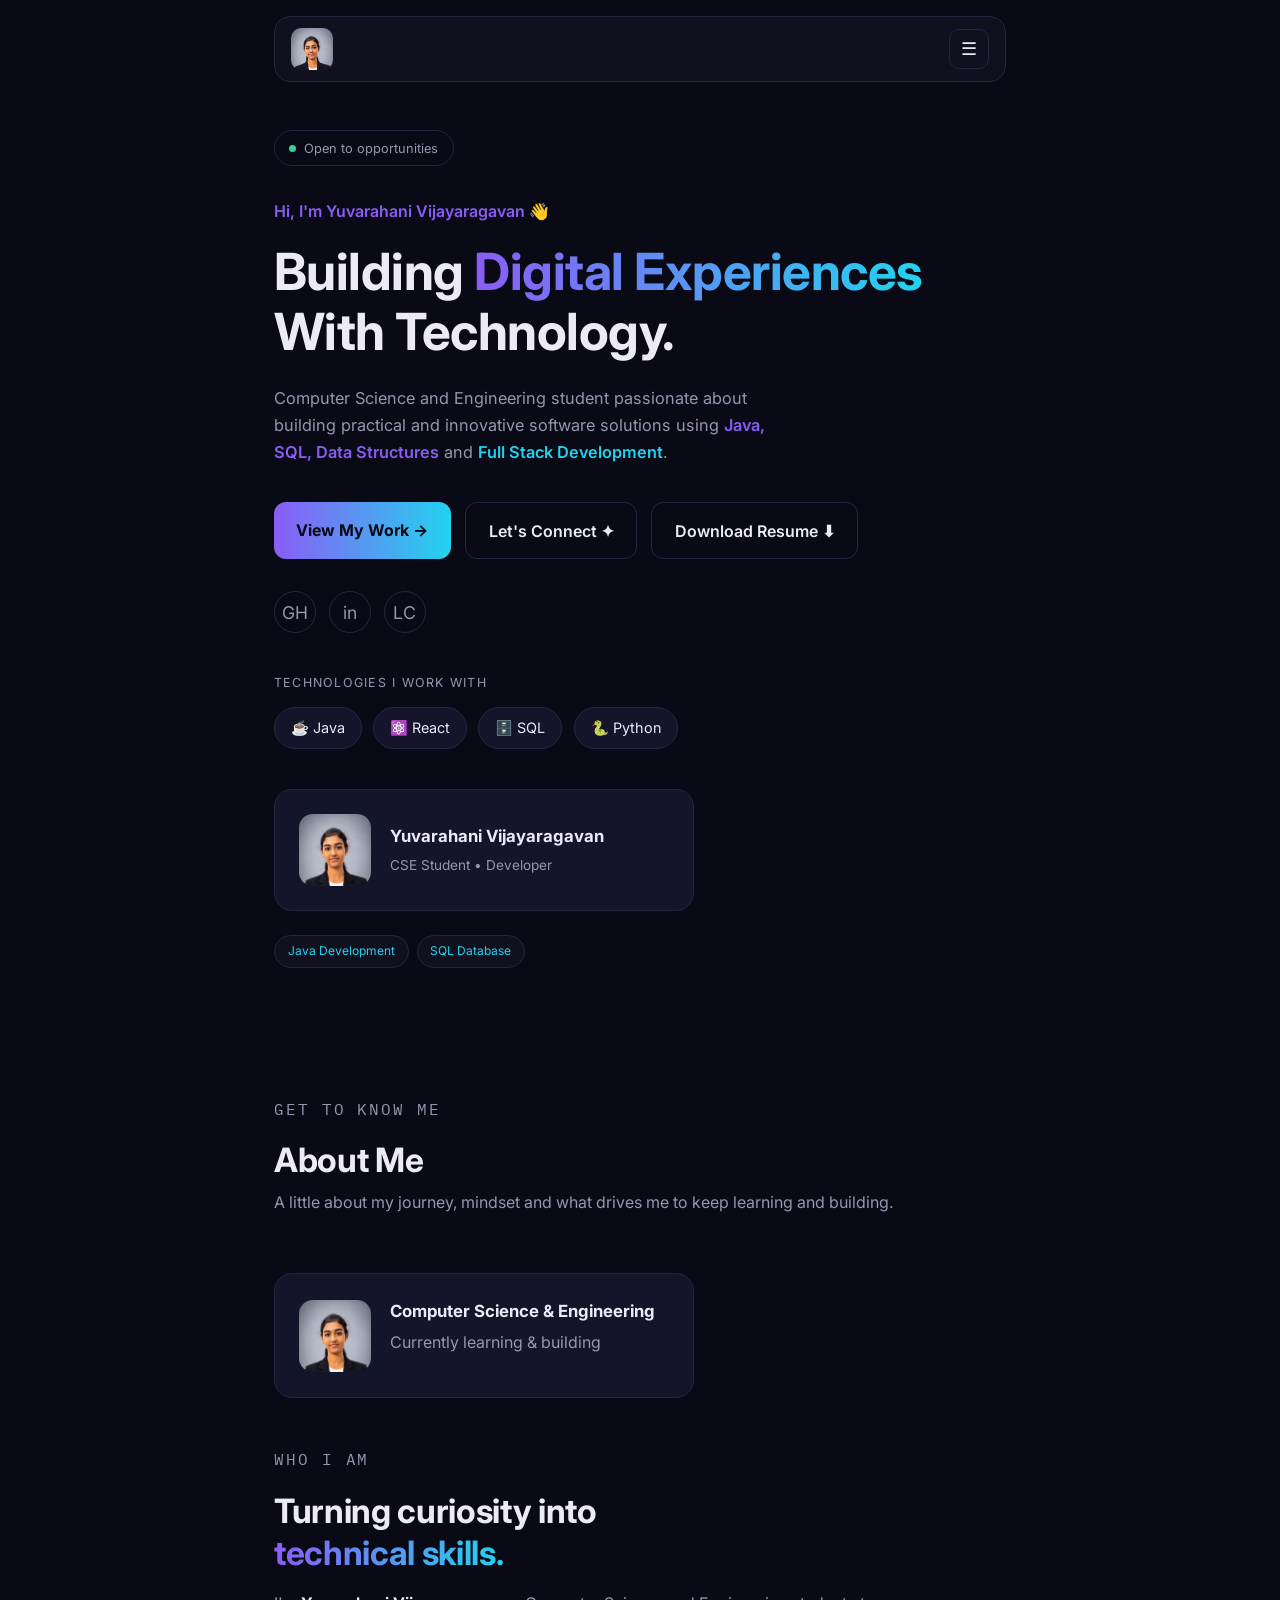
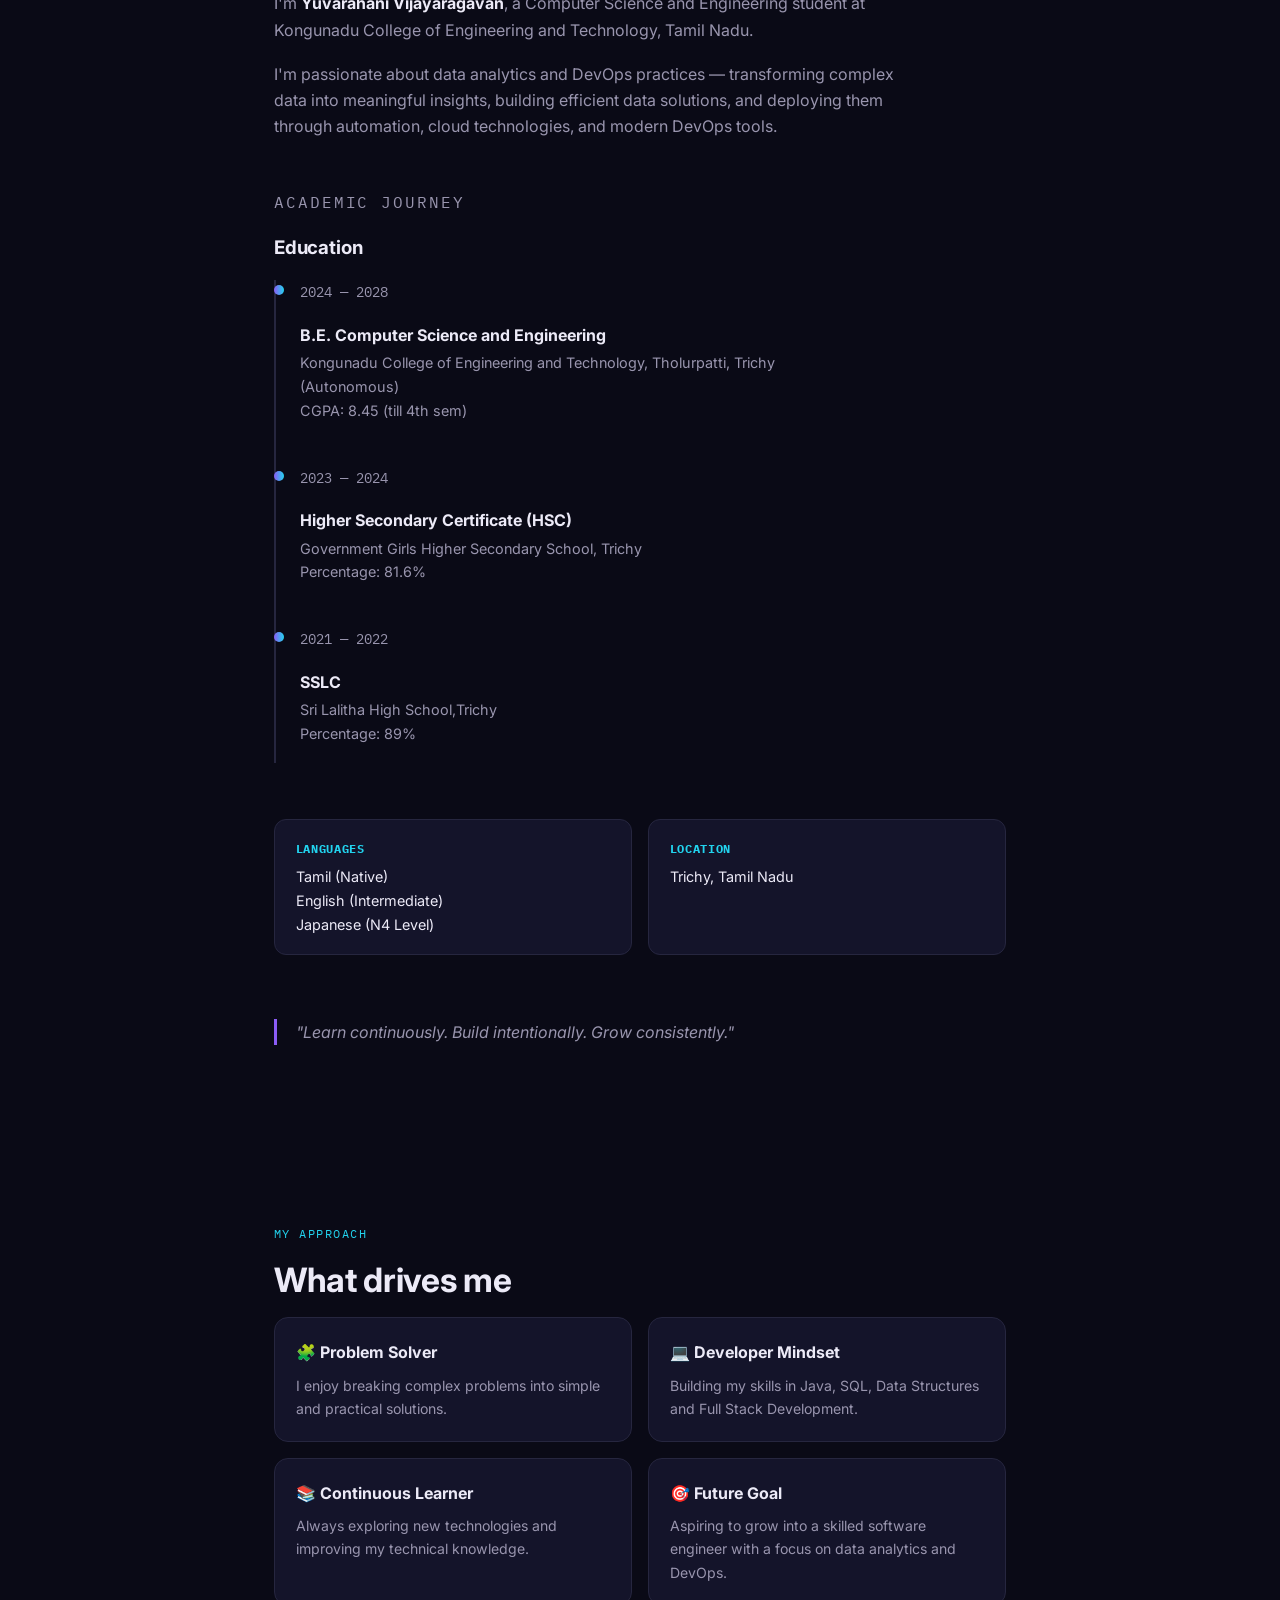
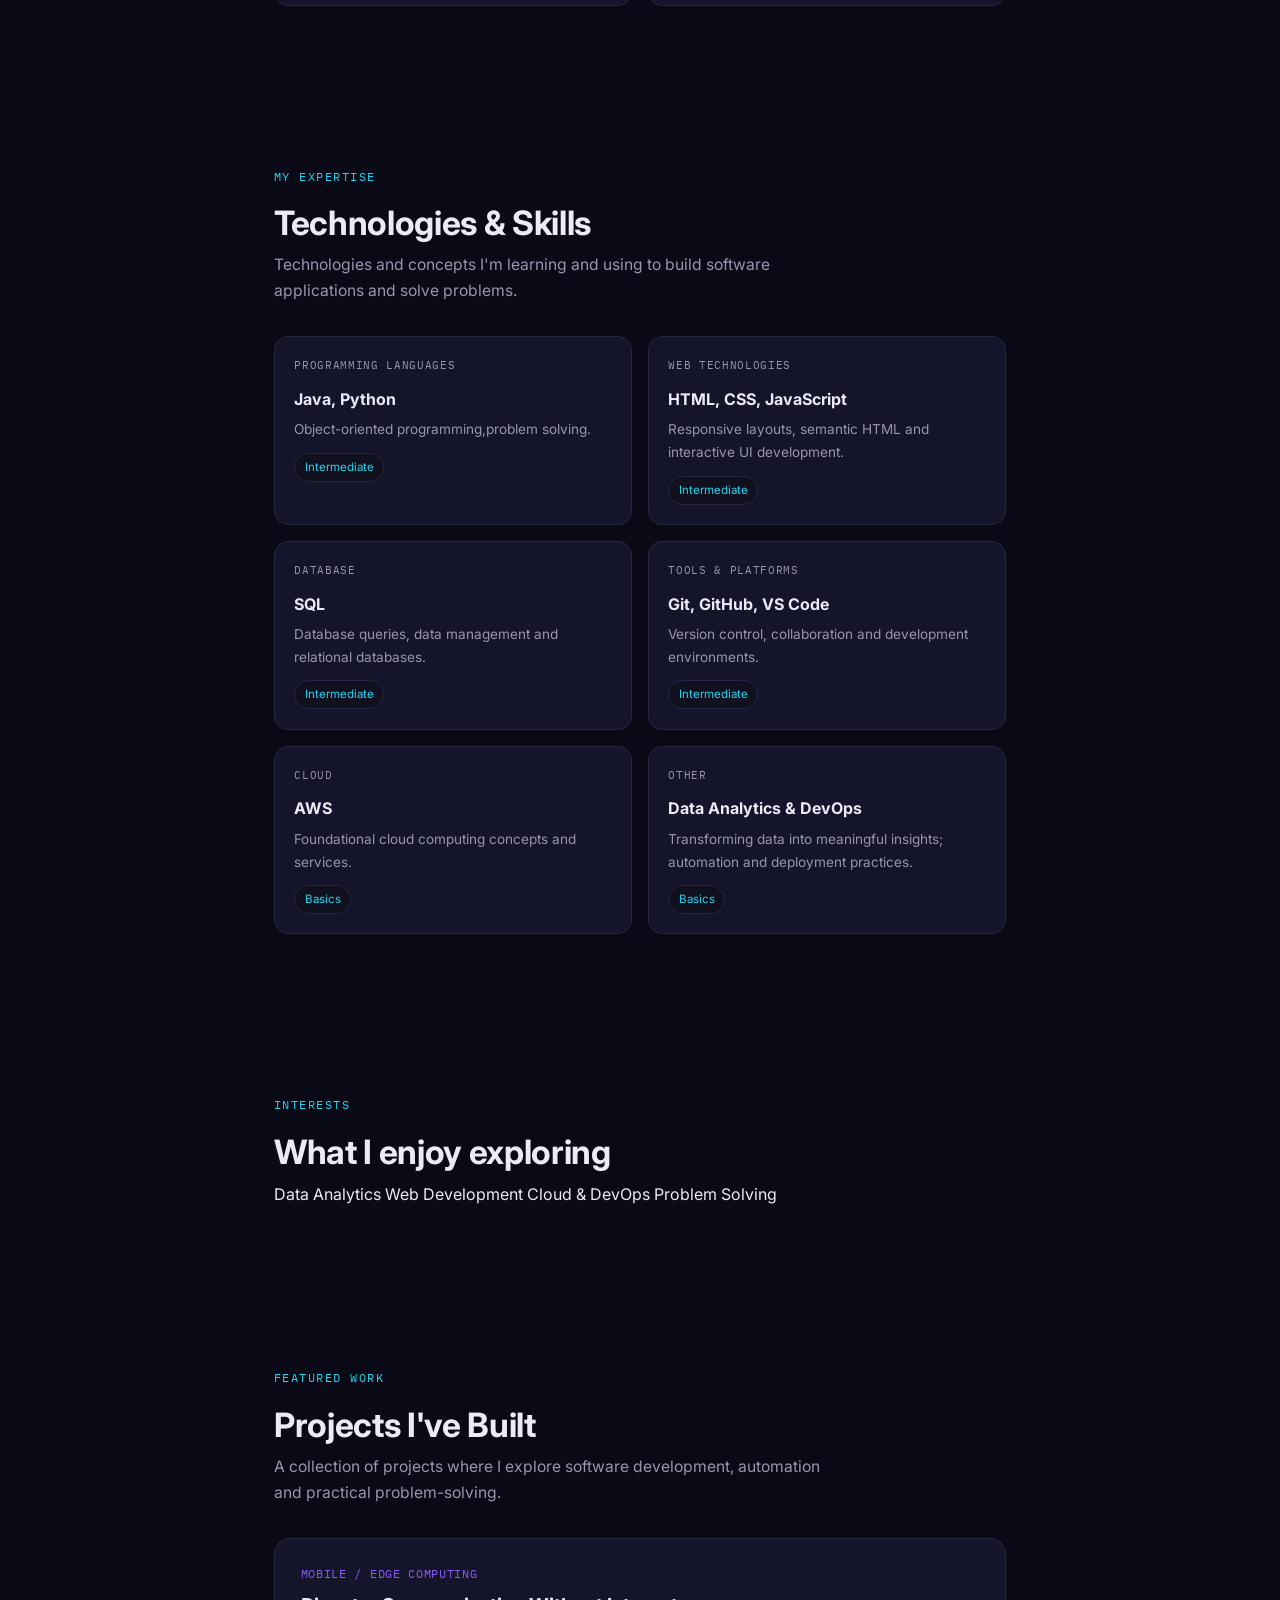
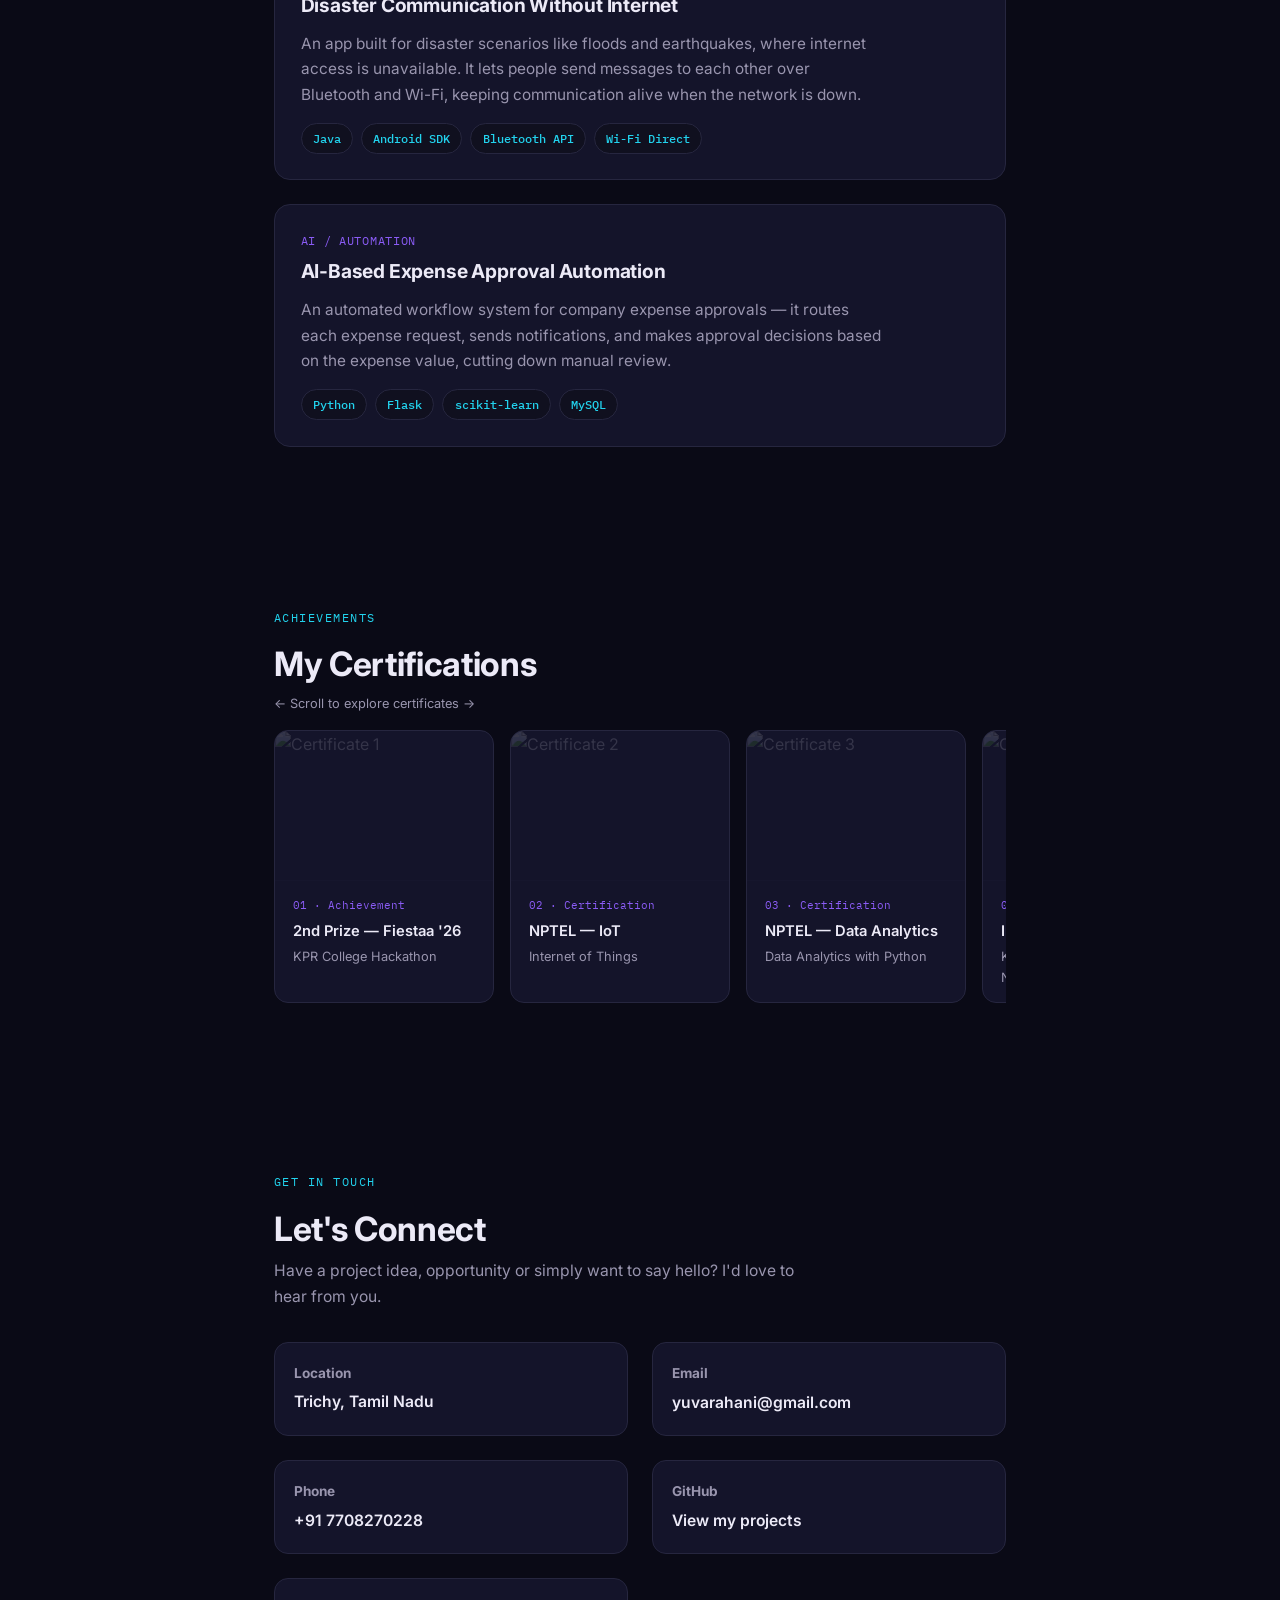
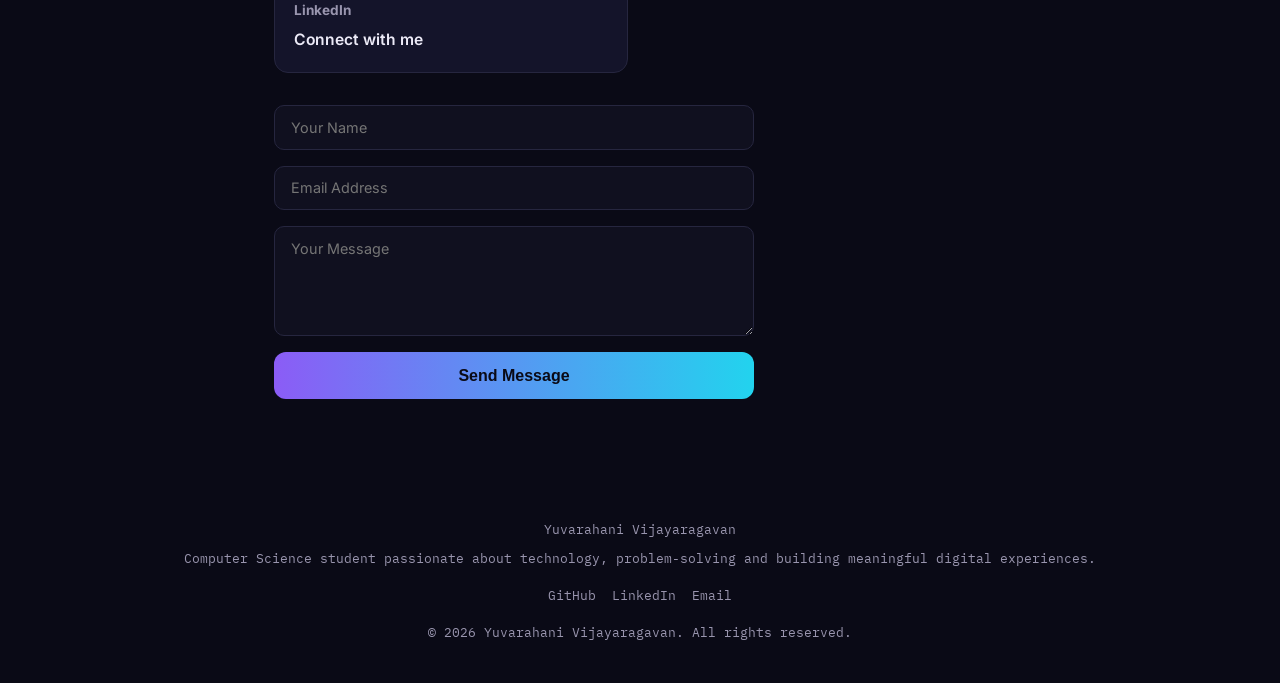
==== portfolio/index.html @ adcb5b3d "Initial commit - portfolio site" ====
<!DOCTYPE html>
<html lang="en">
<head>
<meta charset="UTF-8">
<meta name="viewport" content="width=device-width, initial-scale=1.0">
<title>Yuvarahani Vijayaragavan | Portfolio</title>
<link rel="stylesheet" href="style.css">
<link rel="preconnect" href="https://fonts.googleapis.com">
<link rel="preconnect" href="https://fonts.gstatic.com" crossorigin>
<link href="https://fonts.googleapis.com/css2?family=IBM+Plex+Mono:wght@400;500&family=Inter:wght@400;500;600;700&display=swap" rel="stylesheet">
</head>
<body>

<div class="topbar">
  <div class="topbar-inner">
    <div class="avatar">
      <img src="profile.jpg" alt="Yuvarahani Vijayaragavan" onerror="this.style.display='none'; this.parentElement.textContent='Y';">
    </div>
    <button class="menu-btn" onclick="document.getElementById('mainMenu').classList.toggle('open')">☰</button>
  </div>
  <nav id="mainMenu" class="menu">
    <a href="#home">Home</a>
    <a href="#about">About</a>
    <a href="#skills">Skills</a>
    <a href="#projects">Projects</a>
    <a href="#certs">Certifications</a>
    <a href="#contact">Contact</a>
    <a href="resume.pdf" download>Download Resume</a>
    <a href="https://github.com/yuvarahani228" target="_blank">GitHub</a>
    <a href="https://linkedin.com/in/Yuvarahani-Vijayaragavan" target="_blank">LinkedIn</a>
  </nav>
</div>

<main>

  <section id="home" class="hero">
    <div class="badge"><span class="dot"></span> Open to opportunities</div>
    <p class="hero-greet">Hi, I'm Yuvarahani Vijayaragavan 👋</p>
    <h1>Building <span class="accent">Digital Experiences</span> With Technology.</h1>
    <p class="hero-sub">Computer Science and Engineering student passionate about building practical and innovative software solutions using <span class="hl-purple">Java, SQL, Data Structures</span> and <span class="hl-cyan">Full Stack Development</span>.</p>
    <div class="hero-links">
      <a class="btn-primary" href="#projects">View My Work →</a>
      <a class="btn-ghost" href="#contact">Let's Connect ✦</a>
      <a class="btn-ghost" href="resume.pdf" download>Download Resume ⬇</a>
    </div>
    <div class="hero-socials">
      <a href="https://github.com/yuvarahani228" target="_blank" title="GitHub">GH</a>
      <a href="https://linkedin.com/in/Yuvarahani-Vijayaragavan" target="_blank" title="LinkedIn">in</a>
      <a href="https://leetcode.com/u/yuvarahani/" target="_blank" title="LeetCode">LC</a>
    </div>

    <div class="tech-row">
      <p>Technologies I work with</p>
      <div class="tech-pills">
        <span class="tech-pill">☕ Java</span>
        <span class="tech-pill">⚛️ React</span>
        <span class="tech-pill">🗄️ SQL</span>
        <span class="tech-pill">🐍 Python</span>
      </div>
    </div>

    <div class="profile-card">
      <img src="profile.jpg" alt="Yuvarahani Vijayaragavan" onerror="this.src=''; this.style.background='linear-gradient(90deg,#8b5cf6,#22d3ee)';">
      <div>
        <h4>Yuvarahani Vijayaragavan</h4>
        <p>CSE Student • Developer</p>
      </div>
    </div>
    <div class="floating-tags">
      <span>Java Development</span>
      <span>SQL Database</span>
    </div>
  </section>

  <section id="about" class="about">
    <p class="label">Get To Know Me</p>
    <h2 class="section-title">About Me</h2>
    <p class="section-kicker">A little about my journey, mindset and what drives me to keep learning and building.</p>

    <div class="about-layout">
      <div class="profile-card">
        <img src="profile.jpg" alt="Yuvarahani Vijayaragavan" onerror="this.src=''; this.style.background='linear-gradient(90deg,#8b5cf6,#22d3ee)';">
        <div>
          <h4>Computer Science &amp; Engineering</h4>
          <p>Currently learning &amp; building</p>
        </div>
      </div>

      <div>
        <p class="label" style="margin-top:1rem;">Who I Am</p>
        <h2 class="section-title" style="margin-bottom:1rem;">Turning curiosity into<br><span class="accent">technical skills.</span></h2>
        <p>I'm <b>Yuvarahani Vijayaragavan</b>, a Computer Science and Engineering student at Kongunadu College of Engineering and Technology, Tamil Nadu.</p>
        <p>I'm passionate about <span class="hl-purple">data analytics and DevOps practices</span> — <span class="hl-cyan">transforming complex data into meaningful insights</span>, building efficient data solutions, and deploying them through automation, cloud technologies, and modern DevOps tools.</p>
      </div>

      <div>
        <p class="label">Academic Journey</p>
        <h3 style="margin-bottom:1rem;">Education</h3>
        <div class="timeline">
          <div class="timeline-item">
            <p class="timeline-year">2024 — 2028</p>
            <h4>B.E. Computer Science and Engineering</h4>
            <p>Kongunadu College of Engineering and Technology, Tholurpatti, Trichy (Autonomous)<br>CGPA: 8.45 (till 4th sem)</p>
          </div>
          <div class="timeline-item">
            <p class="timeline-year">2023 — 2024</p>
            <h4>Higher Secondary Certificate (HSC)</h4>
            <p>Government Girls Higher Secondary School, Trichy<br>Percentage: 81.6%</p>
          </div>
          <div class="timeline-item">
            <p class="timeline-year">2021 — 2022</p>
            <h4>SSLC</h4>
            <p>Sri Lalitha High School,Trichy<br>Percentage: 89%</p>
          </div>
        </div>
      </div>

      <div class="about-facts">
        <div>
          <h4>Languages</h4>
          <p>Tamil (Native)<br>English (Intermediate)<br>Japanese (N4 Level)</p>
        </div>
        <div>
          <h4>Location</h4>
          <p>Trichy, Tamil Nadu</p>
        </div>
      </div>

      <p class="quote">"Learn continuously. Build intentionally. Grow consistently."</p>
    </div>
  </section>

  <section class="drives">
    <p class="label">My Approach</p>
    <h2 class="section-title">What drives me</h2>
    <div class="drives-grid">
      <div class="drive-card">
        <h4>🧩 Problem Solver</h4>
        <p>I enjoy breaking complex problems into simple and practical solutions.</p>
      </div>
      <div class="drive-card">
        <h4>💻 Developer Mindset</h4>
        <p>Building my skills in Java, SQL, Data Structures and Full Stack Development.</p>
      </div>
      <div class="drive-card">
        <h4>📚 Continuous Learner</h4>
        <p>Always exploring new technologies and improving my technical knowledge.</p>
      </div>
      <div class="drive-card">
        <h4>🎯 Future Goal</h4>
        <p>Aspiring to grow into a skilled software engineer with a focus on data analytics and DevOps.</p>
      </div>
    </div>
  </section>

  <section id="skills" class="skills">
    <p class="label">My Expertise</p>
    <h2 class="section-title">Technologies &amp; Skills</h2>
    <p class="section-kicker">Technologies and concepts I'm learning and using to build software applications and solve problems.</p>
    <div class="skills-grid">
      <div class="skill-card">
        <p class="cat">Programming Languages</p>
        <h4>Java, Python</h4>
        <p>Object-oriented programming,problem solving.</p>
        <span class="level-tag">Intermediate</span>
      </div>
      <div class="skill-card">
        <p class="cat">Web Technologies</p>
        <h4>HTML, CSS, JavaScript</h4>
        <p>Responsive layouts, semantic HTML and interactive UI development.</p>
        <span class="level-tag">Intermediate</span>
      </div>
      <div class="skill-card">
        <p class="cat">Database</p>
        <h4>SQL</h4>
        <p>Database queries, data management and relational databases.</p>
        <span class="level-tag">Intermediate</span>
      </div>
      <div class="skill-card">
        <p class="cat">Tools &amp; Platforms</p>
        <h4>Git, GitHub, VS Code</h4>
        <p>Version control, collaboration and development environments.</p>
        <span class="level-tag">Intermediate</span>
      </div>
      <div class="skill-card">
        <p class="cat">Cloud</p>
        <h4>AWS</h4>
        <p>Foundational cloud computing concepts and services.</p>
        <span class="level-tag">Basics</span>
      </div>
      <div class="skill-card">
        <p class="cat">Other</p>
        <h4>Data Analytics &amp; DevOps</h4>
        <p>Transforming data into meaningful insights; automation and deployment practices.</p>
        <span class="level-tag">Basics</span>
      </div>
    </div>
  </section>

  <section class="interests">
    <p class="label">Interests</p>
    <h2 class="section-title">What I enjoy exploring</h2>
    <div class="pills">
      <span class="pill">Data Analytics</span>
      <span class="pill">Web Development</span>
      <span class="pill">Cloud &amp; DevOps</span>
      <span class="pill">Problem Solving</span>
    </div>
  </section>

  <section id="projects" class="work">
    <p class="label">Featured Work</p>
    <h2 class="section-title">Projects I've Built</h2>
    <p class="section-kicker">A collection of projects where I explore software development, automation and practical problem-solving.</p>
    <div class="project-list">

      <article class="project">
        <p class="cat">Mobile / Edge Computing</p>
        <h3>Disaster Communication Without Internet</h3>
        <p>An app built for disaster scenarios like floods and earthquakes, where internet access is unavailable. It lets people send messages to each other over Bluetooth and Wi-Fi, keeping communication alive when the network is down.</p>
        <ul class="tags">
          <li>Java</li><li>Android SDK</li><li>Bluetooth API</li><li>Wi-Fi Direct</li>
        </ul>
      </article>

      <article class="project">
        <p class="cat">AI / Automation</p>
        <h3>AI-Based Expense Approval Automation</h3>
        <p>An automated workflow system for company expense approvals — it routes each expense request, sends notifications, and makes approval decisions based on the expense value, cutting down manual review.</p>
        <ul class="tags">
          <li>Python</li><li>Flask</li><li>scikit-learn</li><li>MySQL</li>
        </ul>
      </article>

    </div>
  </section>

  <section id="certs" class="certs">
    <p class="label">Achievements</p>
    <h2 class="section-title">My Certifications</h2>
    <p class="certs-scroll-hint">← Scroll to explore certificates →</p>
    <div class="certs-scroll" id="certsScroll"></div>
  </section>

  <section id="contact" class="contact">
    <p class="label">Get In Touch</p>
    <h2 class="section-title">Let's Connect</h2>
    <p class="section-kicker">Have a project idea, opportunity or simply want to say hello? I'd love to hear from you.</p>

    <div class="contact-grid">
      <div class="contact-card">
        <h4>Location</h4>
        <p>Trichy, Tamil Nadu</p>
      </div>
      <div class="contact-card">
        <h4>Email</h4>
        <a href="mailto:yuvarahani@gmail.com">yuvarahani@gmail.com</a>
      </div>
      <div class="contact-card">
        <h4>Phone</h4>
        <a href="tel:+917708270228">+91 7708270228</a>
      </div>
      <div class="contact-card">
        <h4>GitHub</h4>
        <a href="https://github.com/yuvarahani228" target="_blank">View my projects</a>
      </div>
      <div class="contact-card">
        <h4>LinkedIn</h4>
        <a href="https://linkedin.com/in/Yuvarahani-Vijayaragavan" target="_blank">Connect with me</a>
      </div>
    </div>

    <form class="contact-form" id="contactForm">
      <input type="text" id="cf-name" placeholder="Your Name" required>
      <input type="email" id="cf-email" placeholder="Email Address" required>
      <textarea id="cf-message" placeholder="Your Message" required></textarea>
      <button type="submit" class="btn-primary">Send Message</button>
    </form>
  </section>

</main>

<footer>
  <p>Yuvarahani Vijayaragavan</p>
  <p style="margin-top:0.5rem;">Computer Science student passionate about technology, problem-solving and building meaningful digital experiences.</p>
  <div class="foot-socials">
    <a href="https://github.com/yuvarahani228" target="_blank">GitHub</a>
    <a href="https://linkedin.com/in/Yuvarahani-Vijayaragavan" target="_blank">LinkedIn</a>
    <a href="mailto:yuvarahani@gmail.com">Email</a>
  </div>
  <p>© <span id="year"></span> Yuvarahani Vijayaragavan. All rights reserved.</p>
</footer>

<script src="script.js"></script>
</body>
</html>
---- portfolio/style.css ----
:root {
  --bg: #0a0a16;
  --bg-soft: #10101f;
  --panel: #14142699;
  --panel-solid: #14142a;
  --border: #26263f;
  --text: #eceaf7;
  --muted: #9995ae;
  --purple: #8b5cf6;
  --cyan: #22d3ee;
  --green: #34d399;
  --gradient: linear-gradient(90deg, var(--purple), var(--cyan));

  --font-body: 'Inter', -apple-system, sans-serif;
  --font-mono: 'IBM Plex Mono', monospace;

  --fs-h1: clamp(2.1rem, 6vw, 3.2rem);
  --fs-h2: clamp(1.6rem, 4vw, 2.1rem);
  --fs-h3: 1.2rem;
  --fs-body: 1rem;
  --fs-small: 0.9rem;
}

* { box-sizing: border-box; margin: 0; padding: 0; }

body {
  font-family: var(--font-body);
  font-size: var(--fs-body);
  background: var(--bg);
  color: var(--text);
  line-height: 1.65;
}

a { color: inherit; text-decoration: none; }
img { max-width: 100%; display: block; }

h1, h2, h3 { font-weight: 700; letter-spacing: -0.01em; }

section { padding: 5rem 1.5rem; max-width: 780px; margin: 0 auto; }

.accent { background: var(--gradient); -webkit-background-clip: text; background-clip: text; color: transparent; }

/* Top bar */
.topbar { position: sticky; top: 1rem; z-index: 20; max-width: 780px; margin: 1rem auto 0; padding: 0 1.5rem; }
.topbar-inner {
  display: flex; align-items: center; justify-content: space-between;
  background: var(--panel); backdrop-filter: blur(10px);
  border: 1px solid var(--border); border-radius: 16px;
  padding: 0.7rem 1rem;
}
.avatar {
  width: 42px; height: 42px; border-radius: 10px;
  background: var(--gradient);
  display: flex; align-items: center; justify-content: center;
  font-weight: 700; color: #fff; overflow: hidden;
}
.avatar img { width: 100%; height: 100%; object-fit: cover; }
.menu-btn { width: 40px; height: 40px; border-radius: 10px; border: 1px solid var(--border); background: transparent; color: var(--text); font-size: 1.1rem; cursor: pointer; }
.menu { display: none; flex-direction: column; gap: 0.25rem; background: var(--panel-solid); border: 1px solid var(--border); border-radius: 12px; margin-top: 0.5rem; padding: 0.5rem; }
.menu.open { display: flex; }
.menu a { padding: 0.6rem 0.8rem; border-radius: 8px; font-size: var(--fs-small); color: var(--muted); }
.menu a:hover { background: var(--bg-soft); color: var(--text); }

/* Hero */
.hero { padding-top: 3rem; padding-bottom: 3rem; }
.badge { display: inline-flex; align-items: center; gap: 0.5rem; border: 1px solid var(--border); border-radius: 999px; padding: 0.4rem 0.9rem; font-size: 0.8rem; color: var(--muted); margin-bottom: 2rem; }
.badge .dot { width: 7px; height: 7px; border-radius: 50%; background: var(--green); }
.hero-greet { color: var(--purple); font-weight: 600; margin-bottom: 1rem; font-size: var(--fs-body); }
.hero h1 { font-size: var(--fs-h1); line-height: 1.18; }
.hero-sub { margin-top: 1.5rem; max-width: 52ch; color: var(--muted); font-size: 1.02rem; }
.hero-sub .hl-purple { color: var(--purple); font-weight: 600; }
.hero-sub .hl-cyan { color: var(--cyan); font-weight: 600; }
.hero-links { margin-top: 2.25rem; display: flex; flex-wrap: wrap; gap: 0.9rem; }
.btn-primary { background: var(--gradient); color: #0a0a16; font-weight: 700; padding: 0.9rem 1.4rem; border-radius: 12px; text-align: center; font-size: var(--fs-body); }
.btn-ghost { border: 1px solid var(--border); color: var(--text); font-weight: 600; padding: 0.9rem 1.4rem; border-radius: 12px; text-align: center; font-size: var(--fs-body); }
.btn-ghost:hover { border-color: var(--purple); }
.hero-socials { margin-top: 2rem; display: flex; gap: 0.8rem; }
.hero-socials a { width: 42px; height: 42px; border-radius: 50%; border: 1px solid var(--border); display: flex; align-items: center; justify-content: center; color: var(--muted); font-size: 1.1rem; }
.hero-socials a:hover { color: var(--text); border-color: var(--purple); }

/* Tech row */
.tech-row { margin-top: 2.5rem; }
.tech-row p { font-size: 0.78rem; color: var(--muted); text-transform: uppercase; letter-spacing: 0.1em; margin-bottom: 0.8rem; }
.tech-pills { display: flex; flex-wrap: wrap; gap: 0.7rem; }
.tech-pill { background: var(--panel-solid); border: 1px solid var(--border); border-radius: 999px; padding: 0.5rem 1rem; font-size: var(--fs-small); }

/* Profile card (hero + about) */
.profile-card {
  margin-top: 2.5rem; background: var(--panel-solid); border: 1px solid var(--border);
  border-radius: 18px; padding: 1.5rem; display: flex; align-items: center; gap: 1.2rem;
  max-width: 420px;
}
.profile-card img { width: 72px; height: 72px; border-radius: 14px; object-fit: cover; background: var(--gradient); }
.profile-card h4 { font-size: 1.05rem; }
.profile-card p { color: var(--muted); font-size: 0.85rem; margin-top: 0.2rem; }
.floating-tags { display: flex; flex-wrap: wrap; gap: 0.5rem; margin-top: 1.5rem; }
.floating-tags span { background: var(--bg-soft); border: 1px solid var(--border); border-radius: 999px; padding: 0.35rem 0.8rem; font-size: 0.75rem; color: var(--cyan); }

/* Section labels */
.label { font-family: var(--font-mono); font-size: 0.78rem; color: var(--cyan); text-transform: uppercase; letter-spacing: 0.12em; margin-bottom: 1rem; }
.section-kicker { color: var(--muted); max-width: 55ch; margin-bottom: 2rem; font-size: 0.98rem; }
h2.section-title { font-size: var(--fs-h2); margin-bottom: 0.5rem; line-height: 1.25; }

/* About */
.about-layout { display: flex; flex-direction: column; gap: 2rem; }
.about p { color: var(--muted); max-width: 62ch; margin-bottom: 1.1rem; font-size: 1rem; }
.about p b { color: var(--text); }
.about-facts { display: grid; grid-template-columns: repeat(2, 1fr); gap: 1rem; margin-top: 1.5rem; }
.about-facts > div { background: var(--panel-solid); border: 1px solid var(--border); border-radius: 12px; padding: 1.1rem 1.3rem; }
.about-facts h4 { font-family: var(--font-mono); font-size: 0.78rem; color: var(--cyan); margin-bottom: 0.4rem; text-transform: uppercase; letter-spacing: 0.05em; }
.about-facts p { color: var(--text); font-size: var(--fs-small); margin: 0; }

/* Timeline */
.timeline { margin-top: 1rem; border-left: 2px solid var(--border); padding-left: 1.5rem; display: flex; flex-direction: column; gap: 1.6rem; }
.timeline-item { position: relative; }
.timeline-item::before { content: ""; position: absolute; left: -1.63rem; top: 0.3rem; width: 10px; height: 10px; border-radius: 50%; background: var(--gradient); }
.timeline-year { font-family: var(--font-mono); font-size: 0.78rem; color: var(--purple); margin-bottom: 0.3rem; }
.timeline-item h4 { font-size: 1rem; margin-bottom: 0.2rem; }
.timeline-item p { color: var(--muted); font-size: 0.9rem; }

/* Drives cards */
.drives-grid { display: grid; grid-template-columns: repeat(2, 1fr); gap: 1rem; margin-top: 1rem; }
.drive-card { background: var(--panel-solid); border: 1px solid var(--border); border-radius: 14px; padding: 1.3rem; }
.drive-card h4 { font-size: 1rem; margin-bottom: 0.5rem; }
.drive-card p { color: var(--muted); font-size: 0.88rem; }

/* Quote */
.quote { margin-top: 2rem; border-left: 3px solid var(--purple); padding-left: 1.2rem; color: var(--text); font-style: italic; font-size: 1.02rem; }

/* Skills grid */
.skills-grid { display: grid; grid-template-columns: repeat(2, 1fr); gap: 1rem; }
.skill-card { background: var(--panel-solid); border: 1px solid var(--border); border-radius: 14px; padding: 1.2rem; }
.skill-card .cat { font-family: var(--font-mono); font-size: 0.7rem; color: var(--muted); text-transform: uppercase; letter-spacing: 0.06em; }
.skill-card h4 { font-size: 1rem; margin: 0.4rem 0; }
.skill-card p { color: var(--muted); font-size: 0.85rem; margin-bottom: 0.7rem; }
.level-tag { display: inline-block; font-size: 0.72rem; padding: 0.25rem 0.6rem; border-radius: 999px; background: var(--bg-soft); border: 1px solid var(--border); color: var(--cyan); }

/* Projects */
.project-list { display: flex; flex-direction: column; gap: 1.5rem; }
.project { background: var(--panel-solid); border: 1px solid var(--border); border-radius: 16px; padding: 1.6rem; }
.project .cat { font-family: var(--font-mono); font-size: 0.72rem; color: var(--purple); text-transform: uppercase; letter-spacing: 0.06em; }
.project h3 { font-size: var(--fs-h3); margin: 0.4rem 0 0.6rem; }
.project p { color: var(--muted); max-width: 58ch; font-size: 0.96rem; }
.tags { list-style: none; display: flex; gap: 0.5rem; margin-top: 1rem; flex-wrap: wrap; }
.tags li { font-family: var(--font-mono); font-size: 0.72rem; font-weight: 500; padding: 0.3rem 0.7rem; border-radius: 999px; background: var(--bg-soft); border: 1px solid var(--border); color: var(--cyan); }
.project-links { margin-top: 1rem; }
.project-links a { font-size: var(--fs-small); color: var(--purple); font-weight: 600; }

/* Certificates - horizontal scroll */
.certs-scroll-hint { font-size: 0.8rem; color: var(--muted); margin-bottom: 1rem; }
.certs-scroll { display: flex; gap: 1rem; overflow-x: auto; padding-bottom: 0.5rem; scrollbar-width: thin; }
.cert-card { flex: 0 0 220px; background: var(--panel-solid); border: 1px solid var(--border); border-radius: 14px; overflow: hidden; }
.cert-card img { width: 100%; height: 150px; object-fit: cover; border-bottom: 1px solid var(--border); }
.cert-card-body { padding: 0.9rem 1.1rem; }
.cert-card-body .num { font-family: var(--font-mono); font-size: 0.7rem; color: var(--purple); }
.cert-card-body h4 { font-size: 0.92rem; font-weight: 600; margin: 0.3rem 0 0.15rem; }
.cert-card-body p { font-size: 0.8rem; color: var(--muted); }

/* Contact */
.contact-grid { display: grid; grid-template-columns: 1fr 1fr; gap: 1.5rem; margin-top: 1.5rem; }
.contact-card { background: var(--panel-solid); border: 1px solid var(--border); border-radius: 14px; padding: 1.2rem; }
.contact-card h4 { font-size: 0.85rem; color: var(--muted); margin-bottom: 0.3rem; }
.contact-card p, .contact-card a { font-size: 0.98rem; font-weight: 600; }
.contact-form { margin-top: 2rem; display: flex; flex-direction: column; gap: 1rem; max-width: 480px; }
.contact-form input, .contact-form textarea {
  background: var(--bg-soft); border: 1px solid var(--border); border-radius: 10px;
  padding: 0.8rem 1rem; color: var(--text); font-family: var(--font-body); font-size: var(--fs-small);
}
.contact-form textarea { min-height: 110px; resize: vertical; }
.contact-form button { border: none; cursor: pointer; }

footer { text-align: center; padding: 2.5rem 1.5rem; color: var(--muted); font-size: 0.8rem; font-family: var(--font-mono); }
footer .foot-socials { display: flex; justify-content: center; gap: 1rem; margin: 1rem 0; }

@media (max-width: 600px) {
  .about-facts, .drives-grid, .skills-grid, .contact-grid { grid-template-columns: 1fr; }
  .profile-card { flex-direction: column; text-align: center; }
}
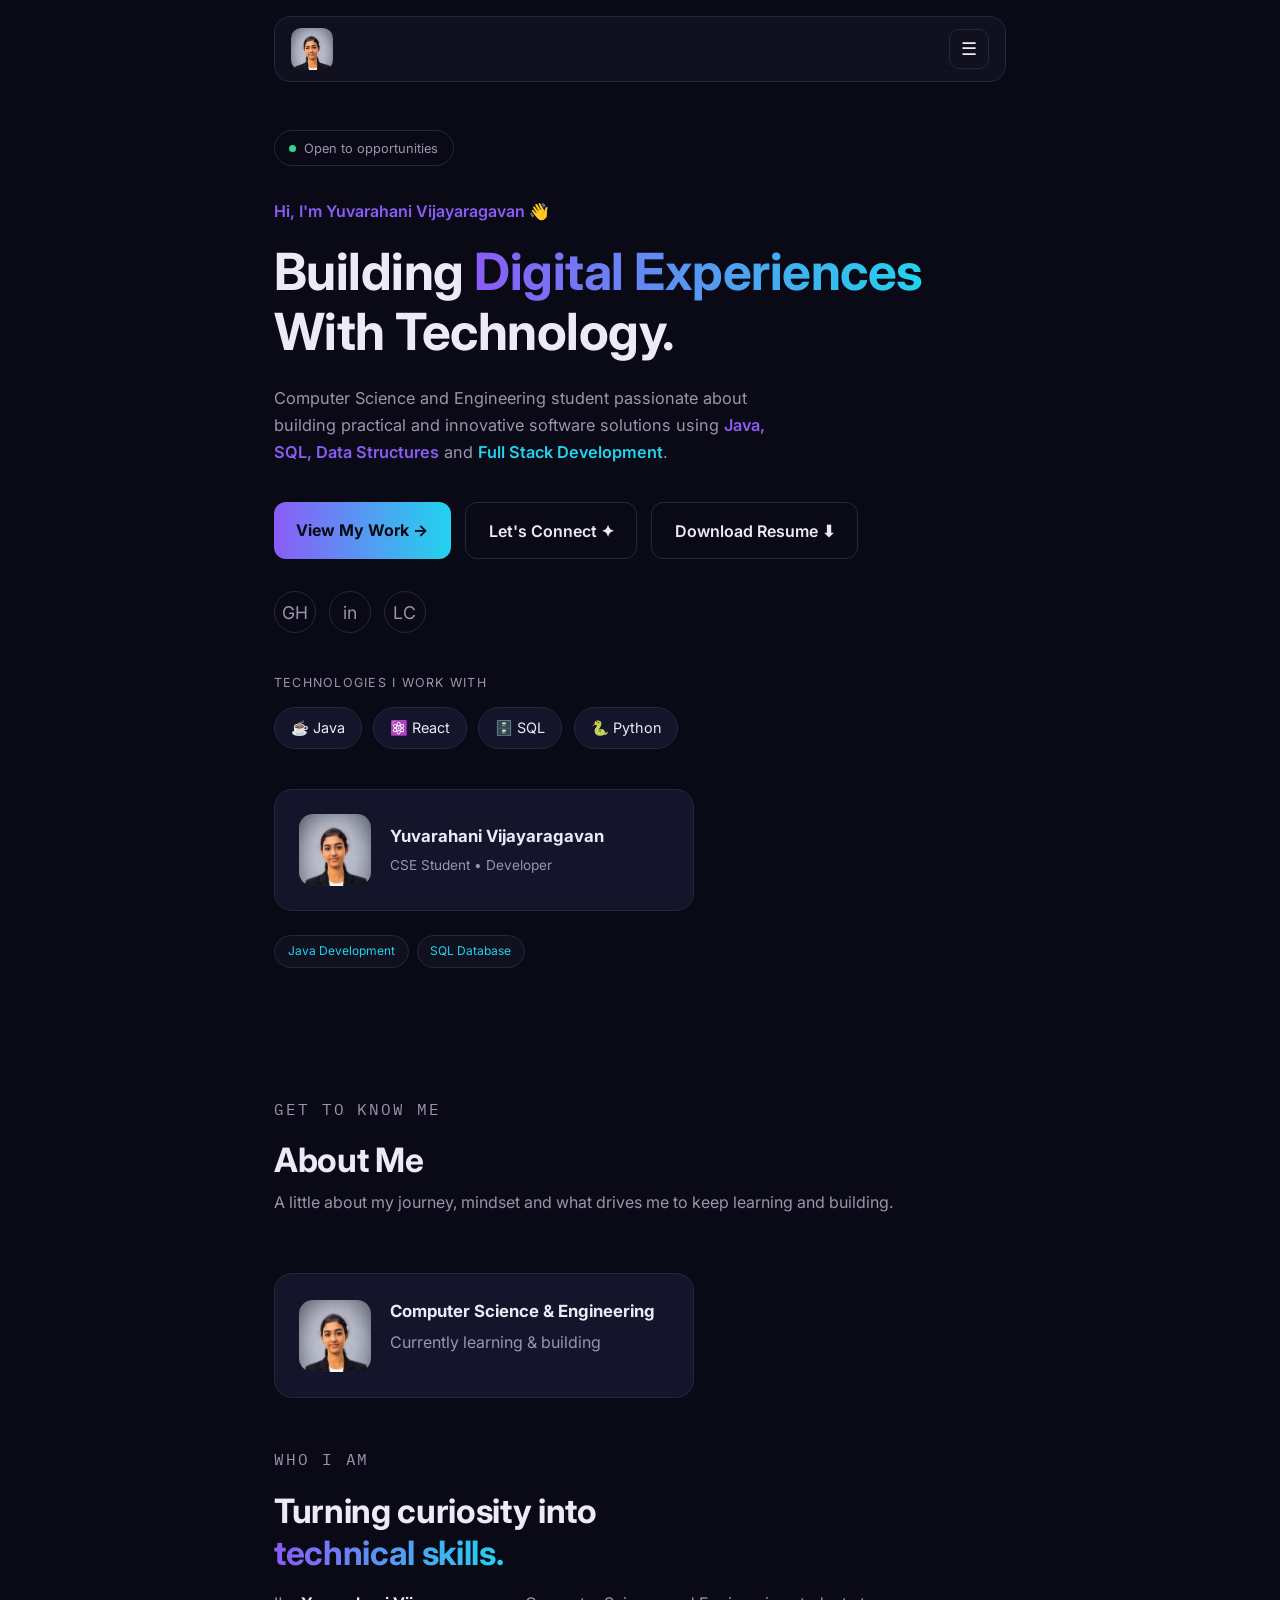
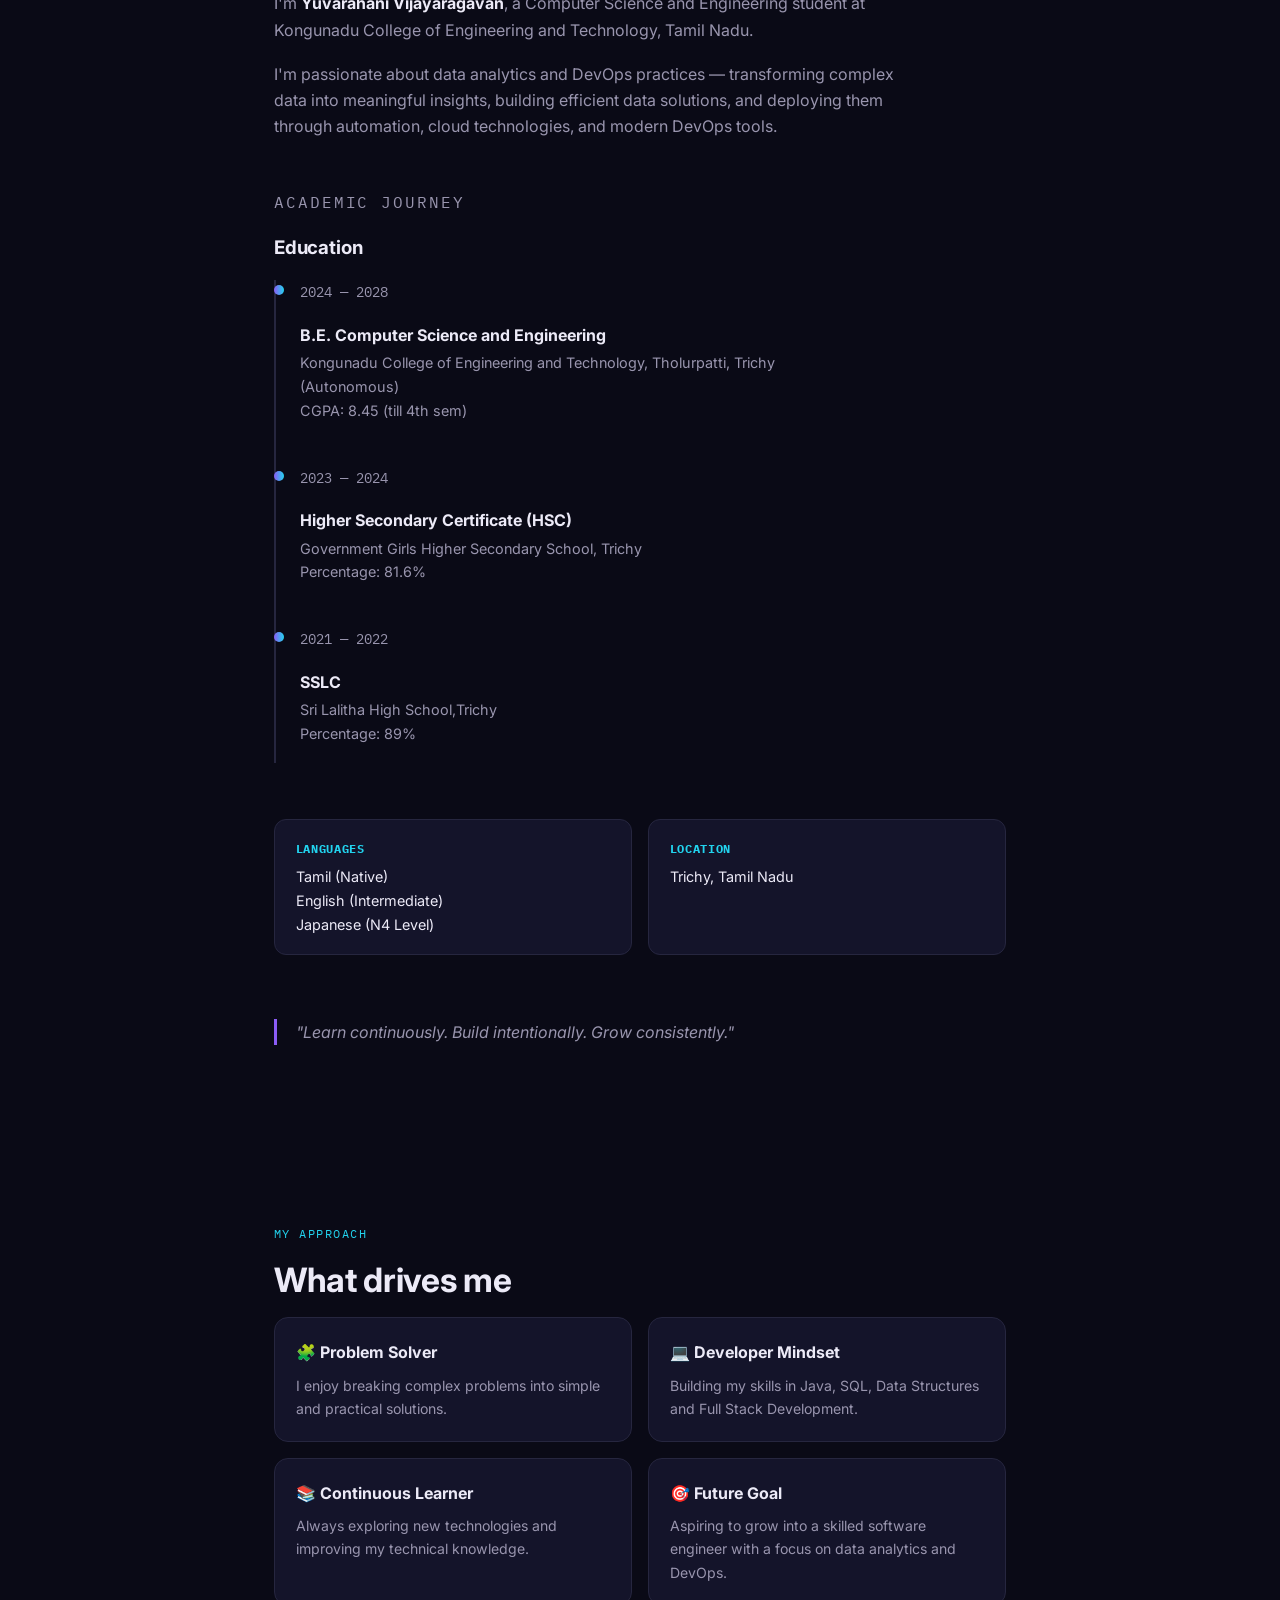
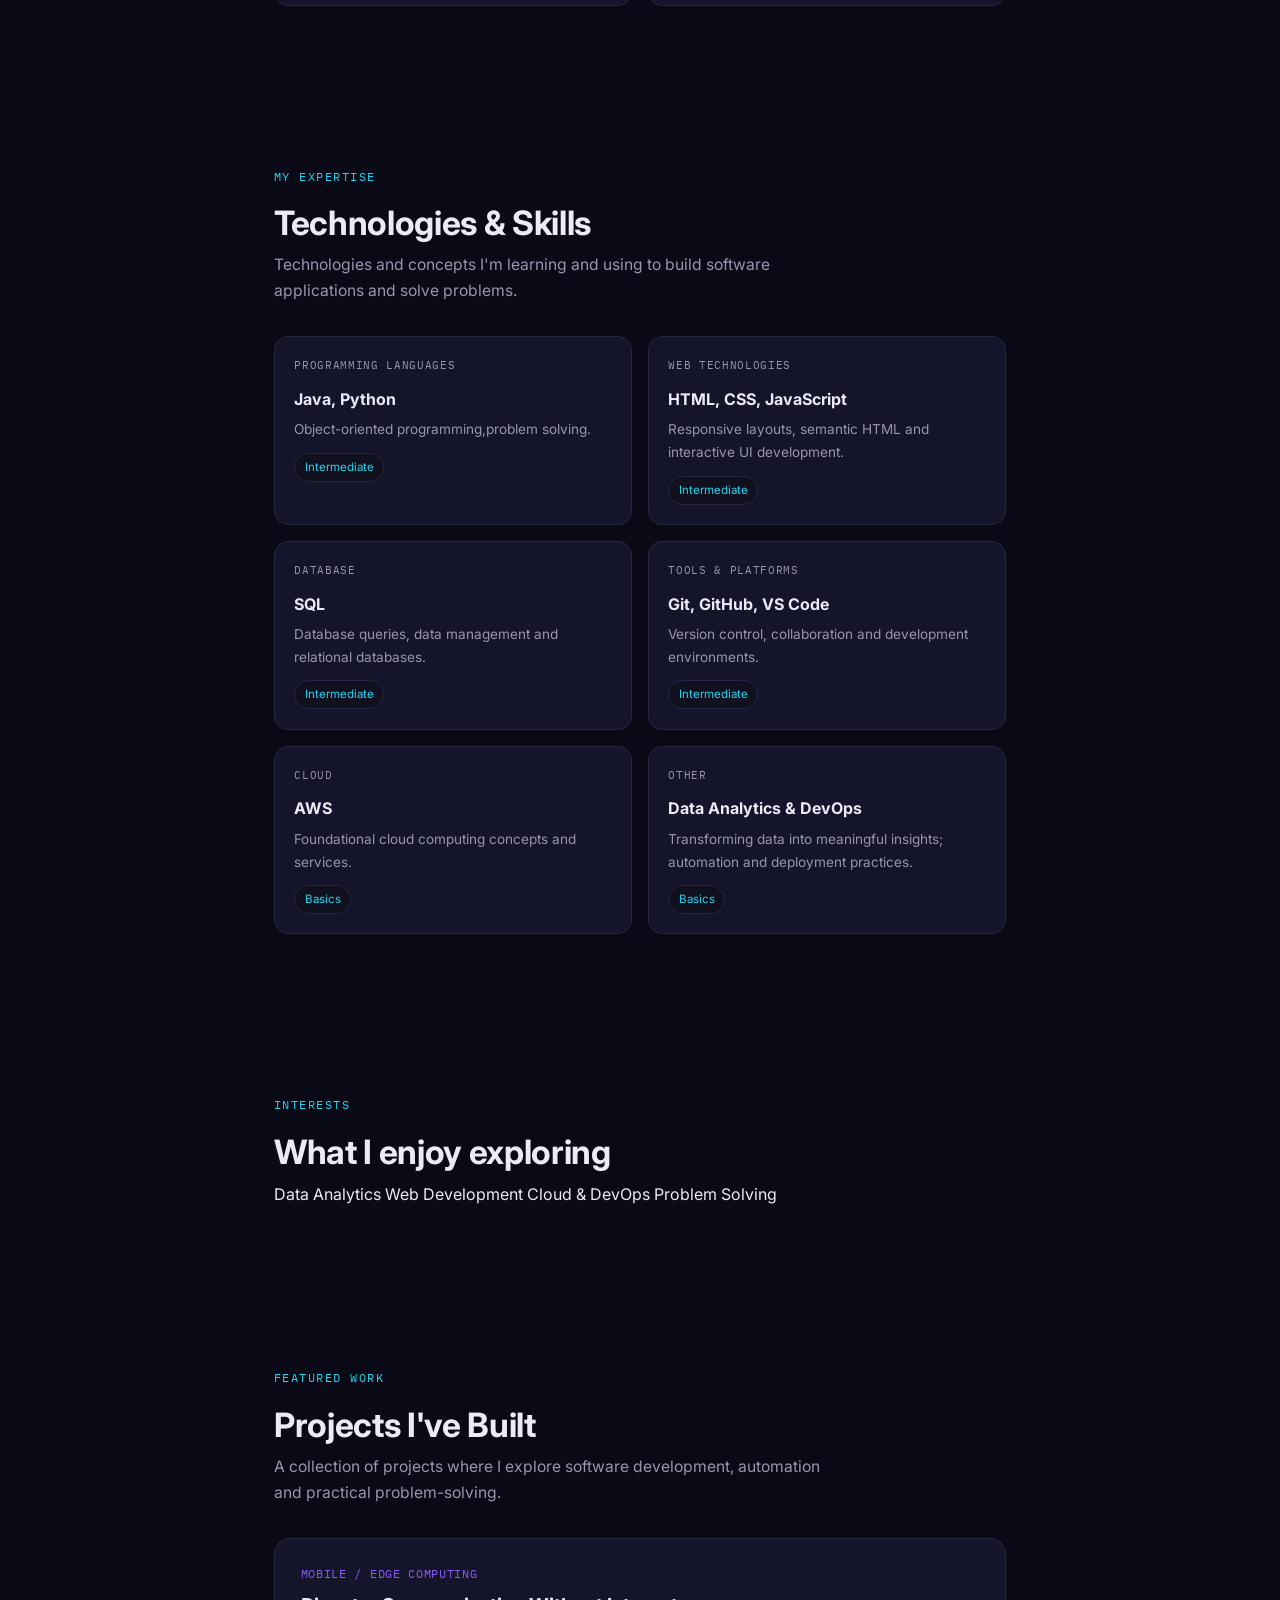
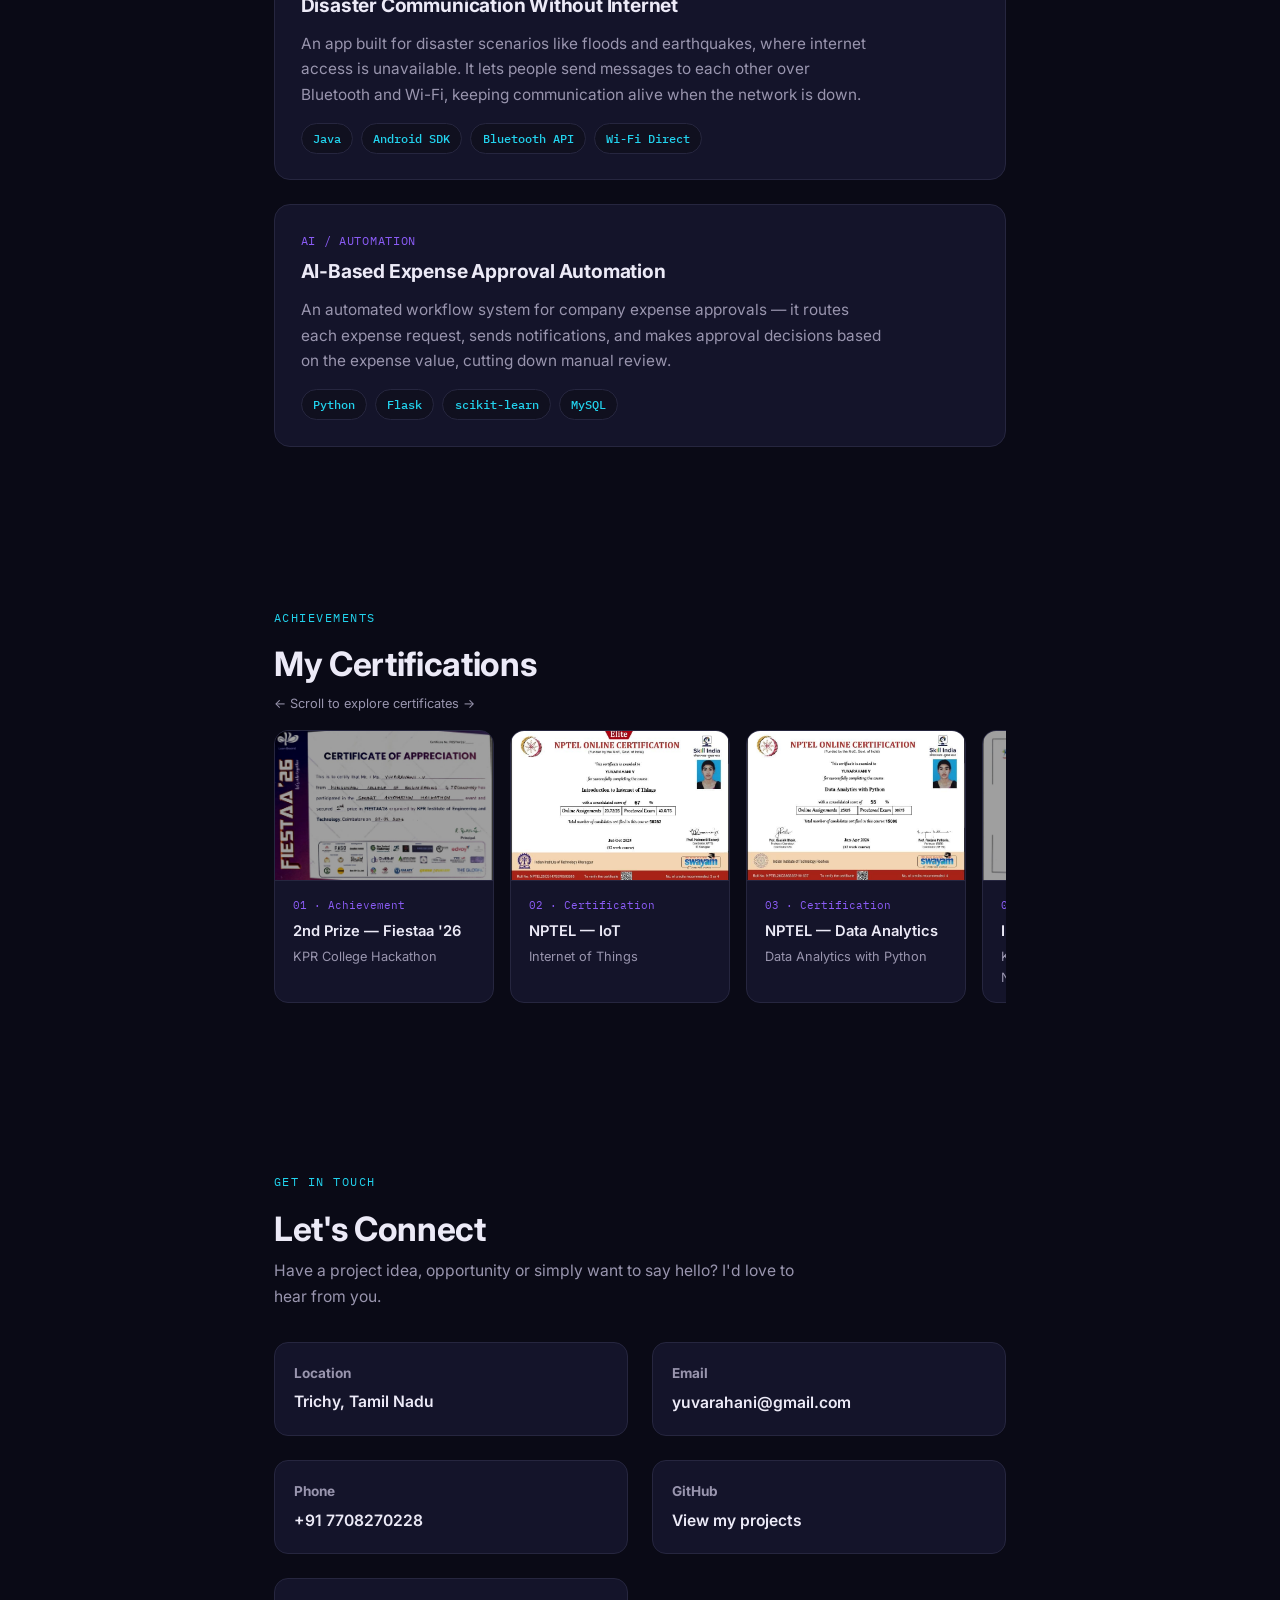
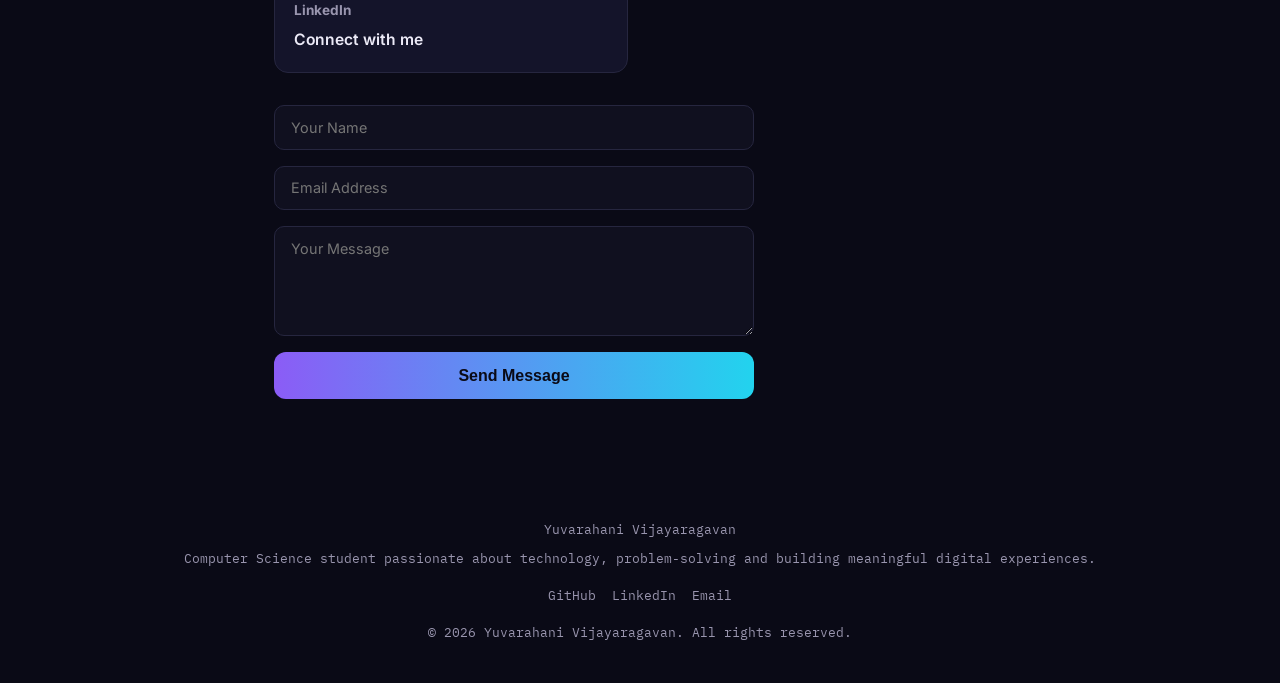
==== commit ef083068: "portfolio ready" ====
--- a/portfolio/index.html
+++ b/portfolio/index.html
@@ -238,6 +238,7 @@
   <section id="certs" class="certs">
     <p class="label">Achievements</p>
     <h2 class="section-title">My Certifications</h2>
+    
     <p class="certs-scroll-hint">← Scroll to explore certificates →</p>
     <div class="certs-scroll" id="certsScroll"></div>
   </section>
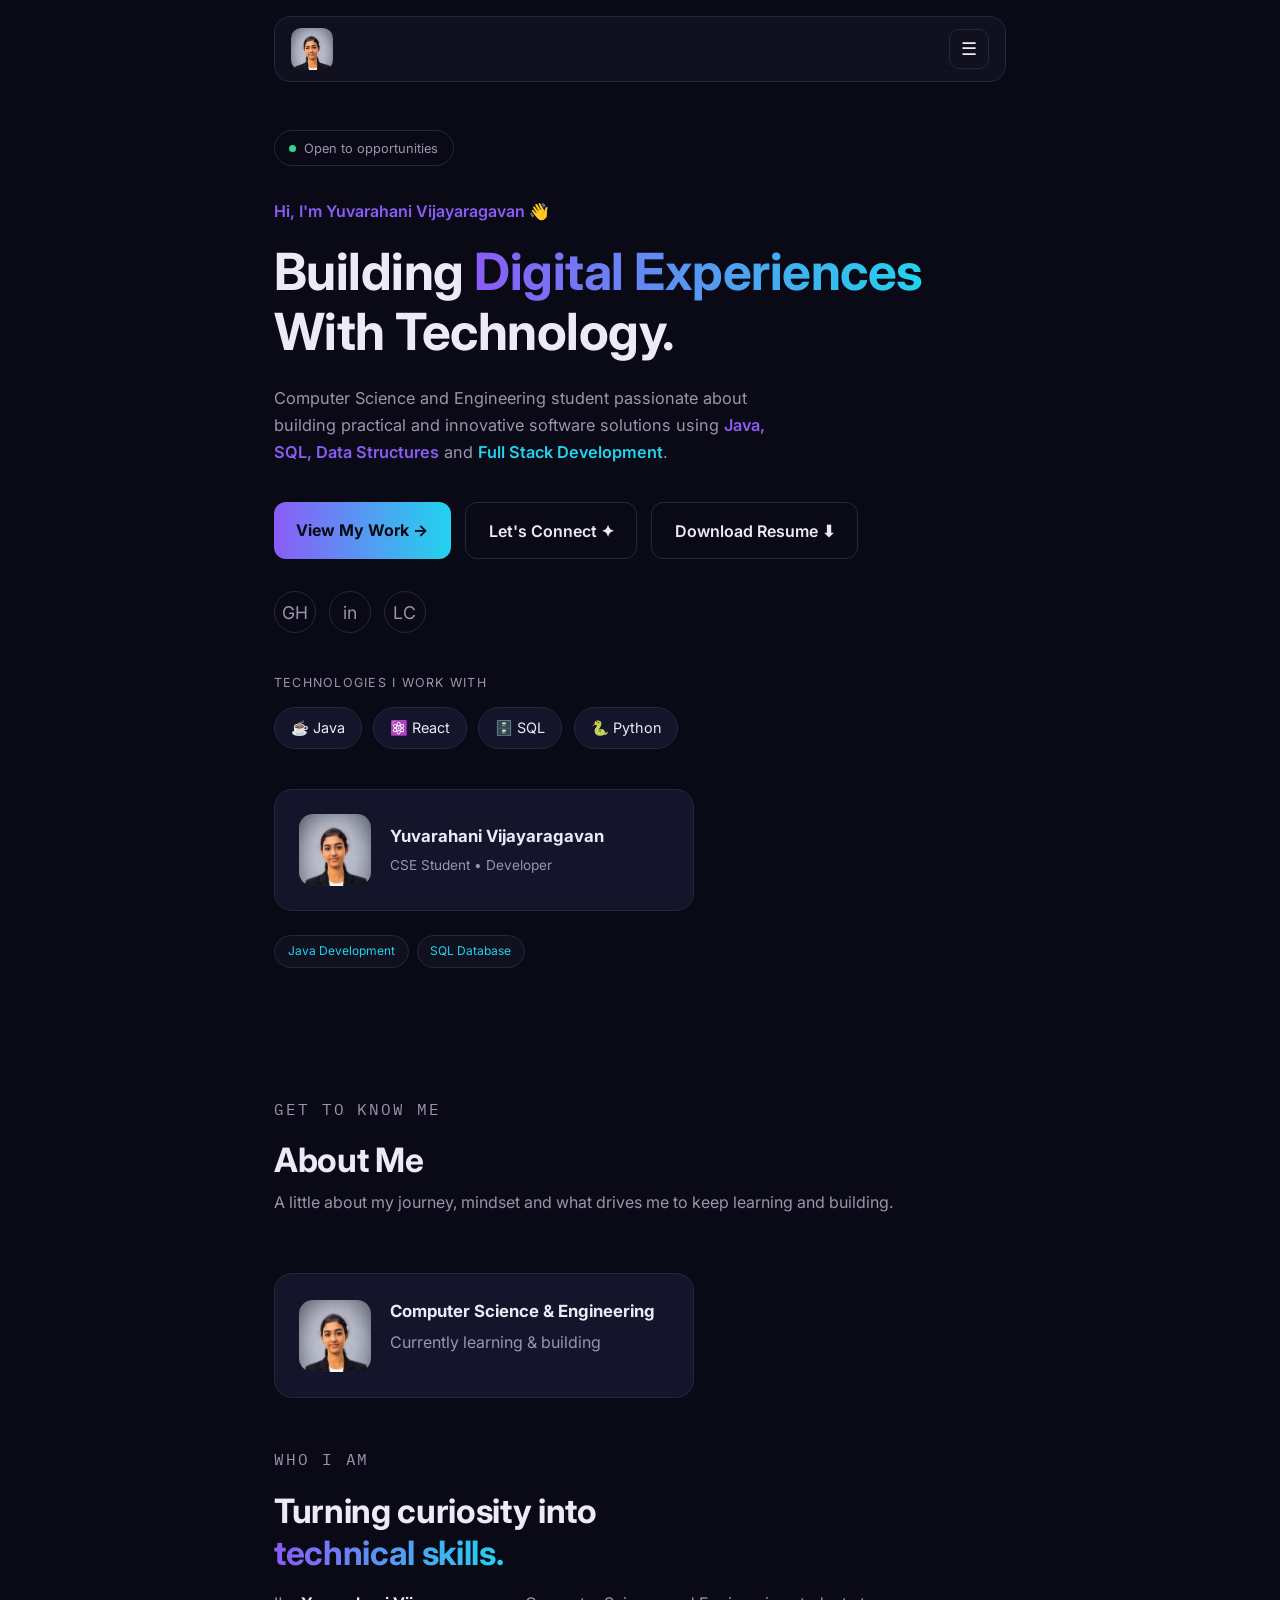
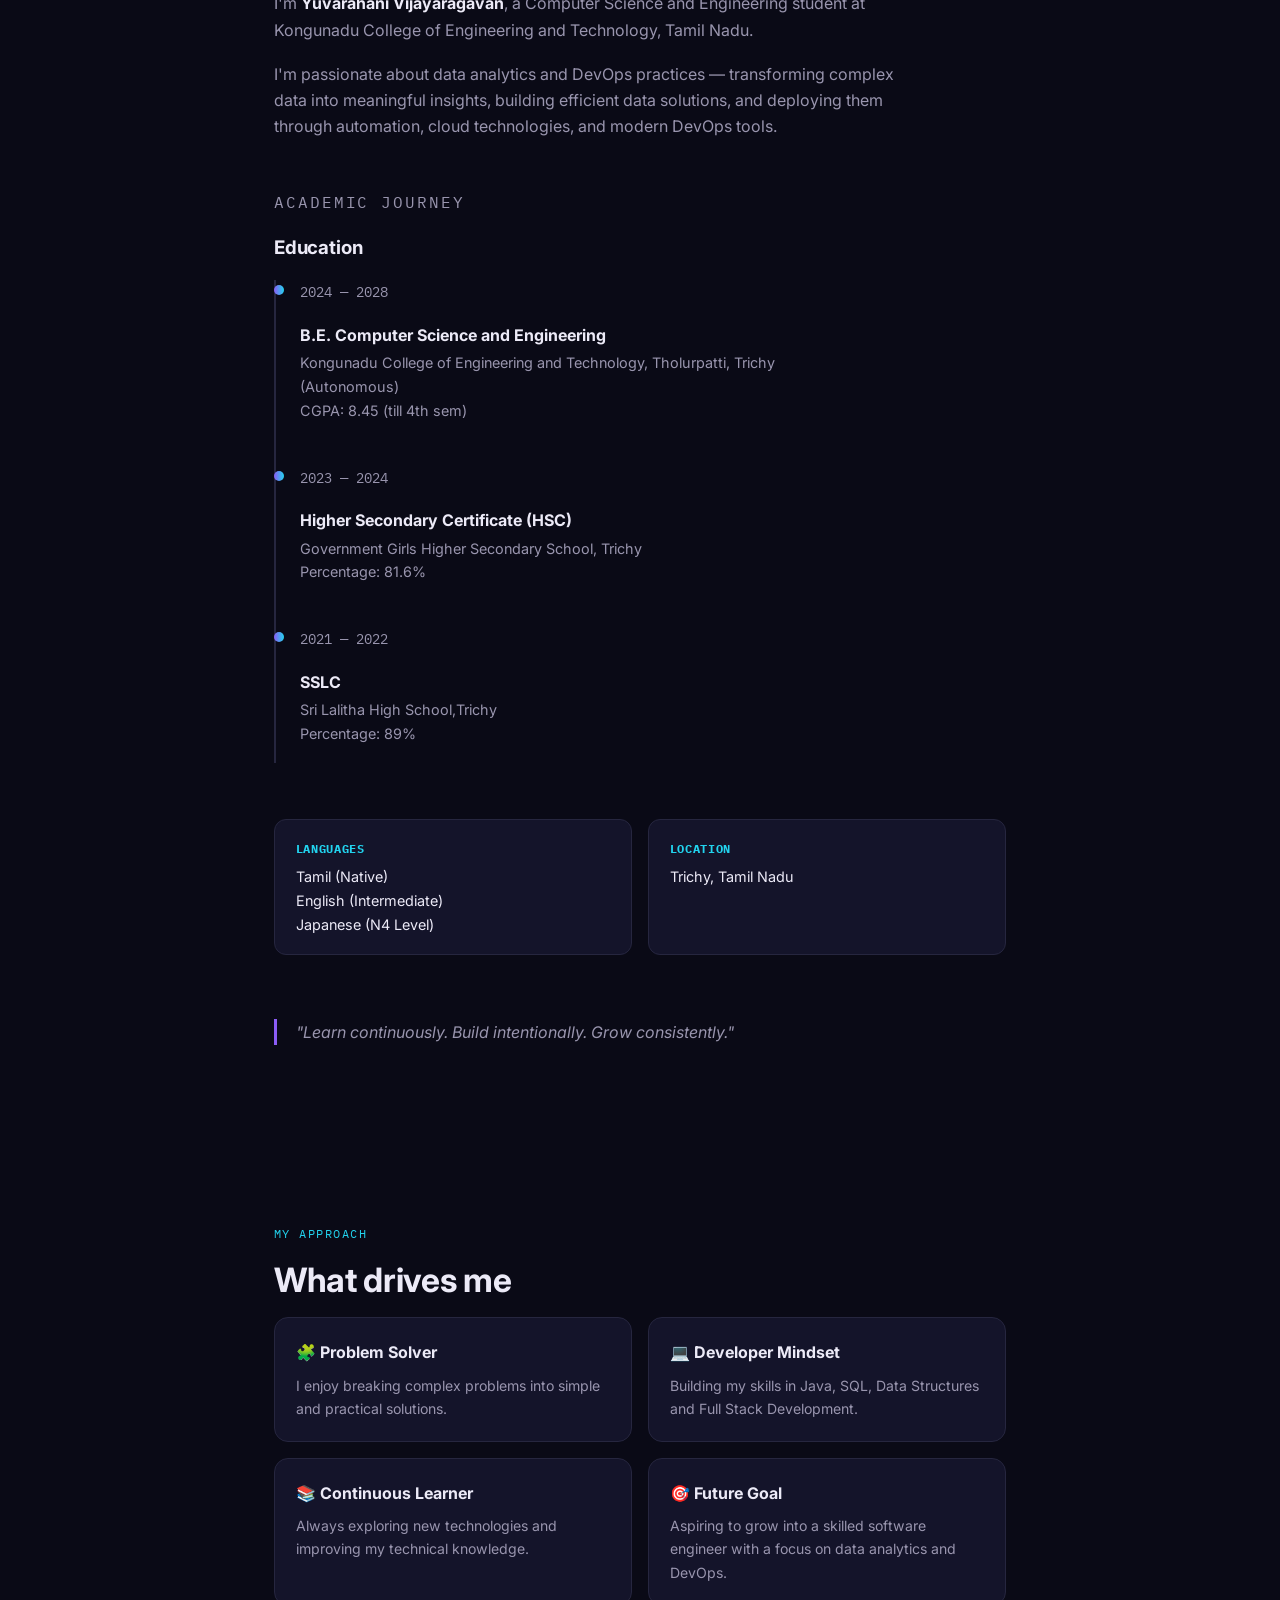
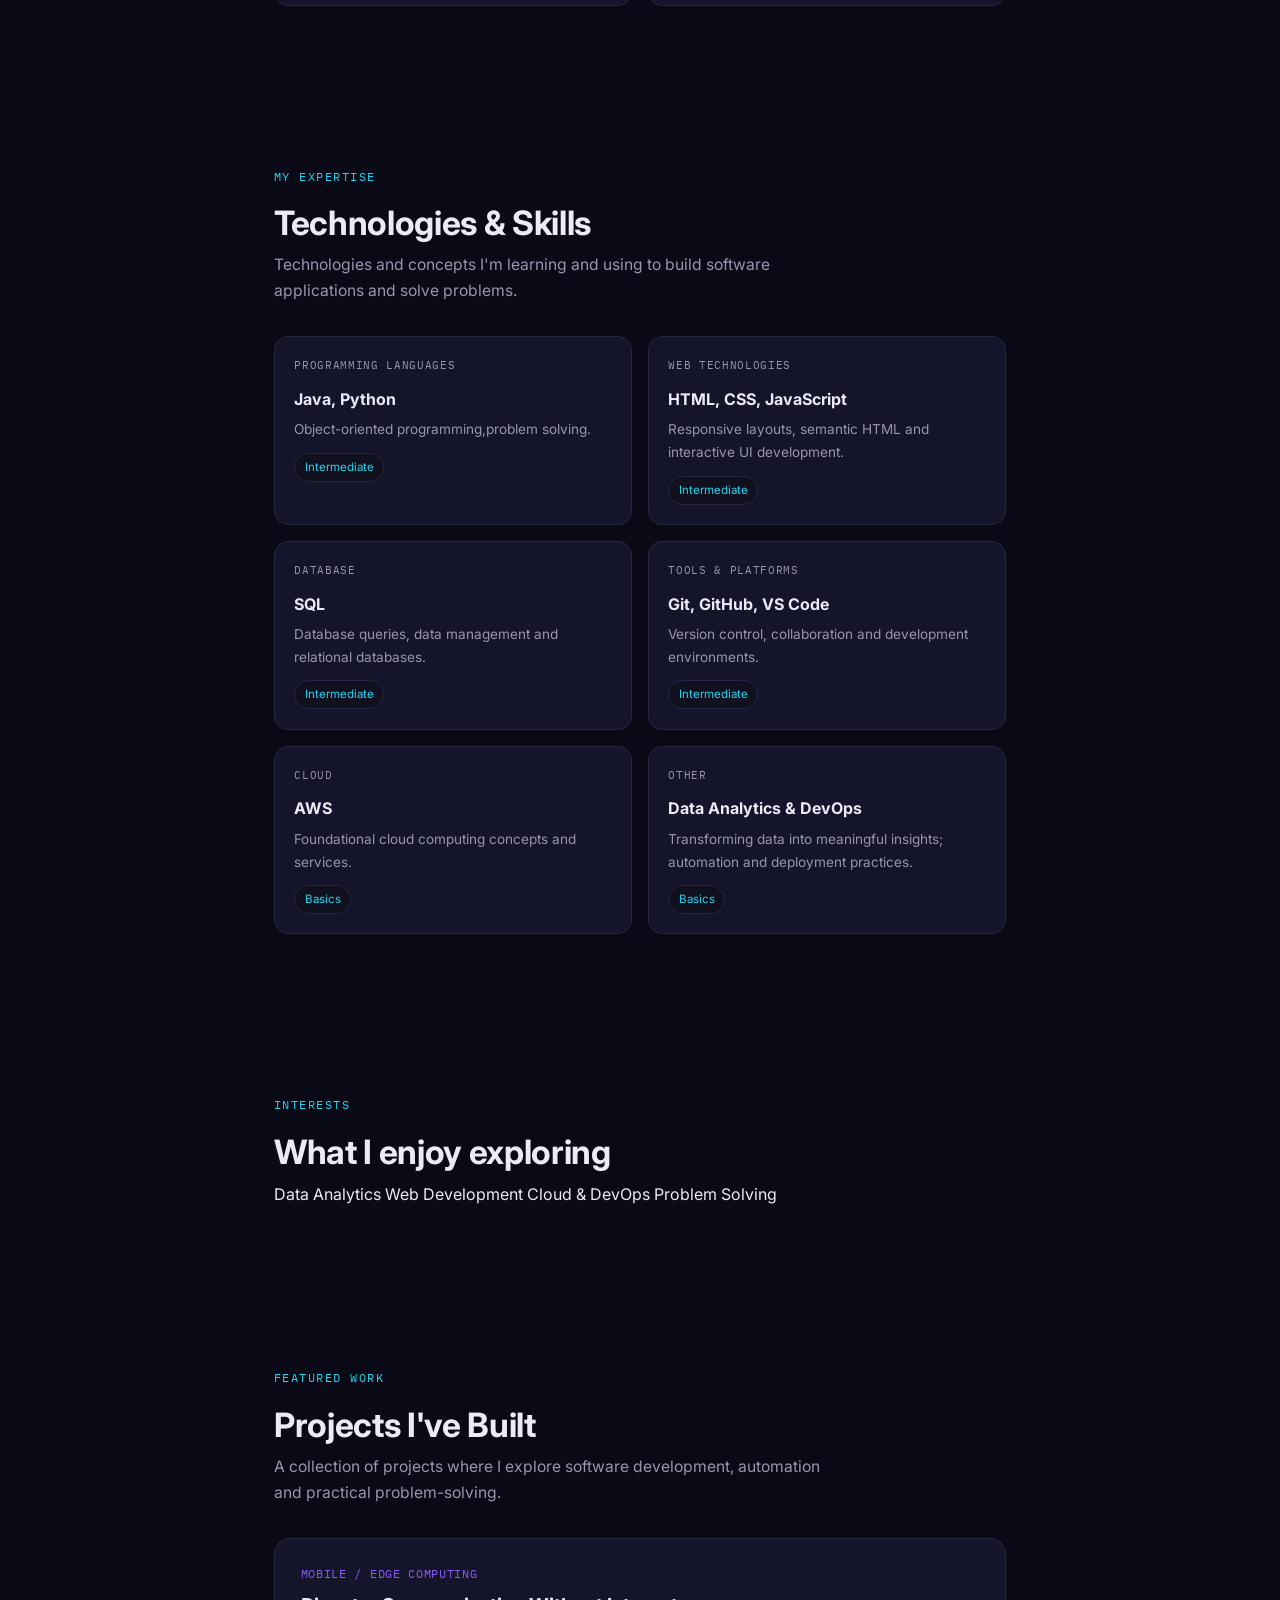
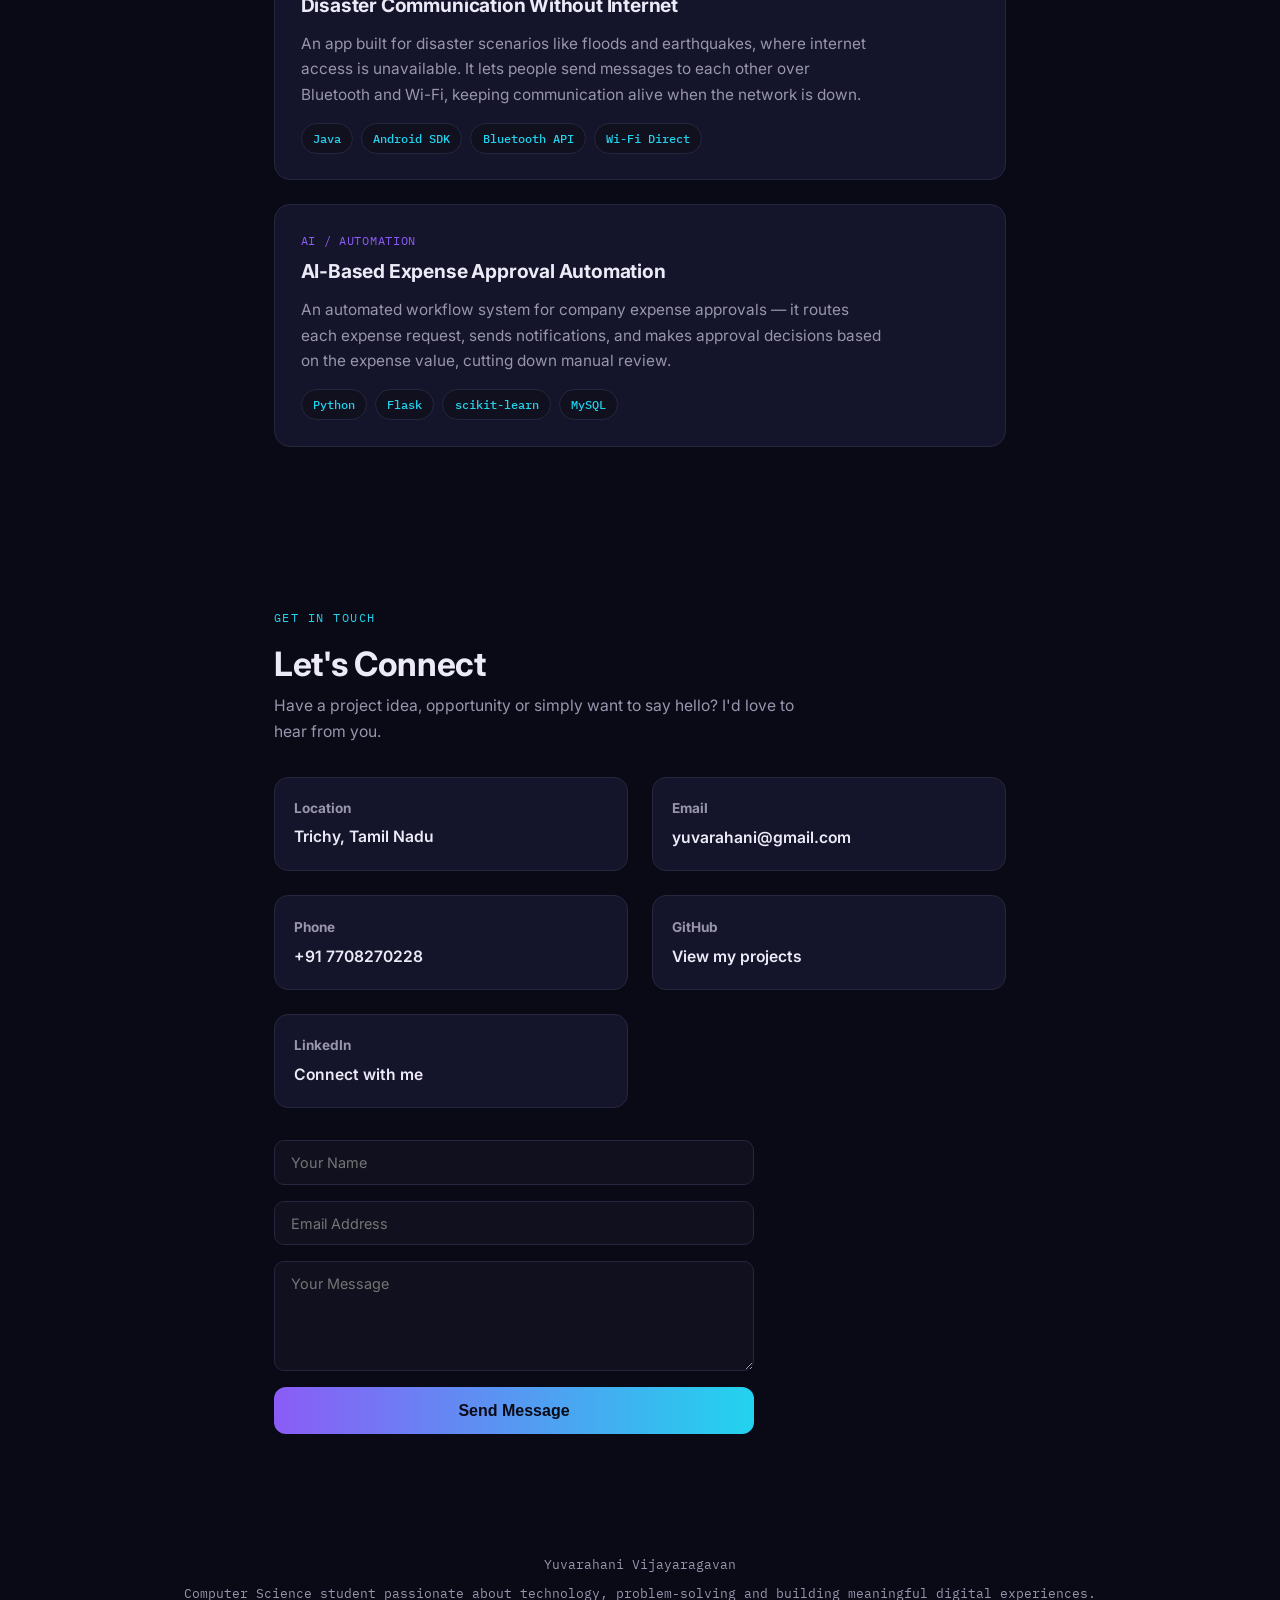
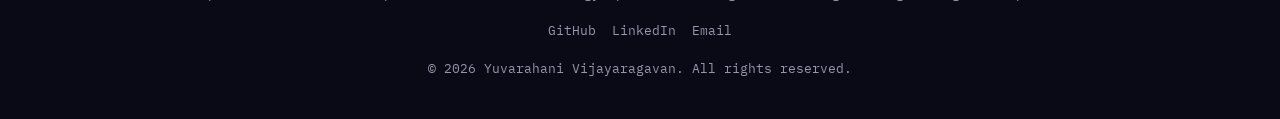
==== commit 91cc6bcc: "Remove certificates section" ====
--- a/portfolio/index.html
+++ b/portfolio/index.html
@@ -23,7 +23,6 @@
     <a href="#about">About</a>
     <a href="#skills">Skills</a>
     <a href="#projects">Projects</a>
-    <a href="#certs">Certifications</a>
     <a href="#contact">Contact</a>
     <a href="resume.pdf" download>Download Resume</a>
     <a href="https://github.com/yuvarahani228" target="_blank">GitHub</a>
@@ -235,14 +234,6 @@
     </div>
   </section>
 
-  <section id="certs" class="certs">
-    <p class="label">Achievements</p>
-    <h2 class="section-title">My Certifications</h2>
-    
-    <p class="certs-scroll-hint">← Scroll to explore certificates →</p>
-    <div class="certs-scroll" id="certsScroll"></div>
-  </section>
-
   <section id="contact" class="contact">
     <p class="label">Get In Touch</p>
     <h2 class="section-title">Let's Connect</h2>
@@ -294,4 +285,4 @@
 
 <script src="script.js"></script>
 </body>
-</html>
+</html>
